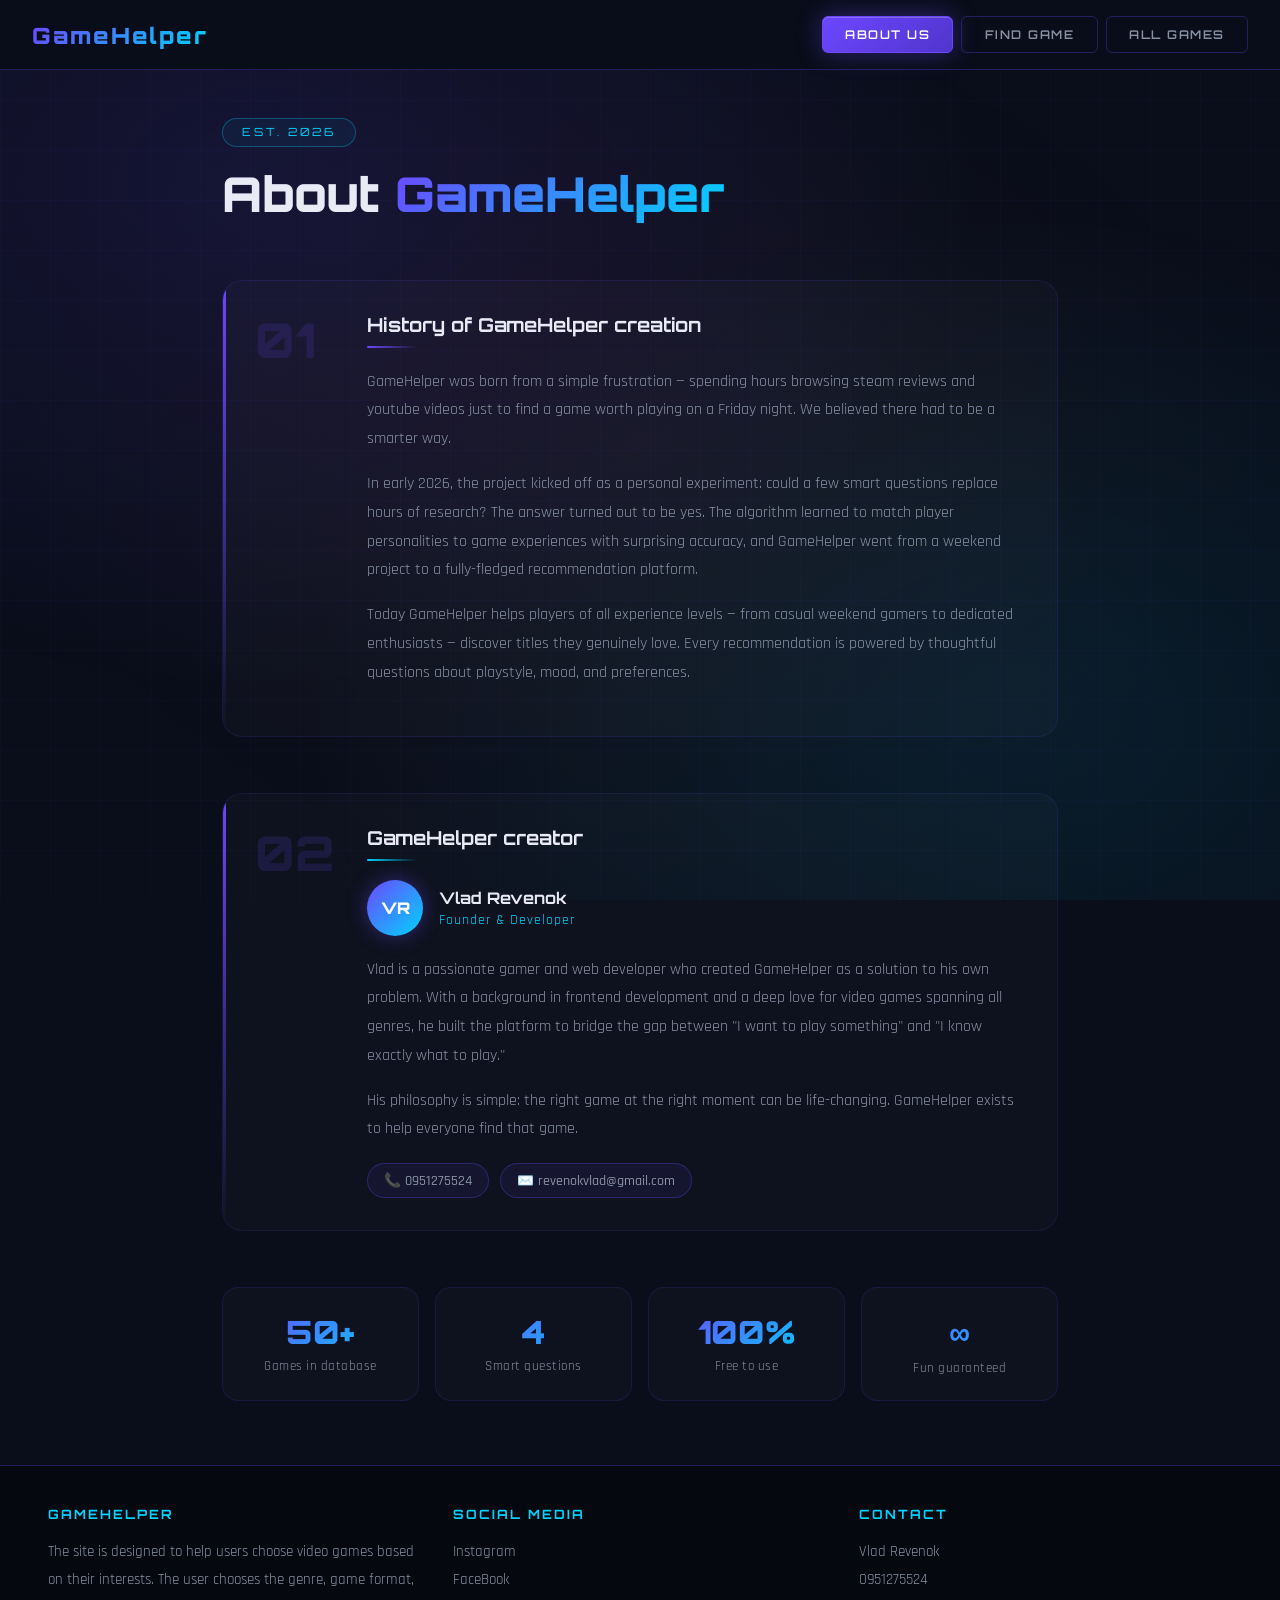
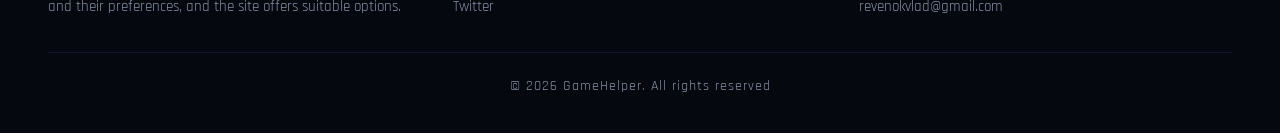
==== about.html @ 773e8131 "Add files via upload" ====
<!DOCTYPE html>
<html lang="uk">
<head>
  <meta charset="UTF-8" />
  <meta name="viewport" content="width=device-width, initial-scale=1.0" />
  <title>GameHelper — About Us</title>
  <link rel="stylesheet" href="style.css" />
  <link rel="stylesheet" href="about.css" />
</head>
<body>

<!-- NAVBAR -->
<nav>
  <a href="index.html" class="logo">GameHelper</a>
  <div class="nav-tabs">
    <a href="about.html" class="nav-tab active"><span>About us</span></a>
    <a href="index.html" class="nav-tab"><span>Find Game</span></a>
    <a href="all-games.html" class="nav-tab"><span>All Games</span></a>
  </div>
</nav>

<div class="page">
  <main class="about-main">

    <!-- Page header -->
    <div class="about-header">
      <div class="about-badge">Est. 2026</div>
      <h1 class="about-title">About <span class="grad-text">GameHelper</span></h1>
    </div>

    <!-- History section -->
    <section class="about-section">
      <div class="section-num">01</div>
      <div class="section-body">
        <h2 class="section-title">History of GameHelper creation</h2>
        <div class="section-line"></div>
        <p class="section-text">
          GameHelper was born from a simple frustration — spending hours browsing steam reviews and youtube videos just to find a game worth playing on a Friday night. We believed there had to be a smarter way.
        </p>
        <p class="section-text">
          In early 2026, the project kicked off as a personal experiment: could a few smart questions replace hours of research? The answer turned out to be yes. The algorithm learned to match player personalities to game experiences with surprising accuracy, and GameHelper went from a weekend project to a fully-fledged recommendation platform.
        </p>
        <p class="section-text">
          Today GameHelper helps players of all experience levels — from casual weekend gamers to dedicated enthusiasts — discover titles they genuinely love. Every recommendation is powered by thoughtful questions about playstyle, mood, and preferences.
        </p>
      </div>
    </section>

    <!-- Creator section -->
    <section class="about-section reverse">
      <div class="section-num">02</div>
      <div class="section-body">
        <h2 class="section-title">GameHelper creator</h2>
        <div class="section-line accent-2"></div>
        <div class="creator-card">
          <div class="creator-avatar">VR</div>
          <div class="creator-info">
            <div class="creator-name">Vlad Revenok</div>
            <div class="creator-role">Founder & Developer</div>
          </div>
        </div>
        <p class="section-text">
          Vlad is a passionate gamer and web developer who created GameHelper as a solution to his own problem. With a background in frontend development and a deep love for video games spanning all genres, he built the platform to bridge the gap between "I want to play something" and "I know exactly what to play."
        </p>
        <p class="section-text">
          His philosophy is simple: the right game at the right moment can be life-changing. GameHelper exists to help everyone find that game.
        </p>
        <div class="creator-contact">
          <a href="tel:0951275524" class="contact-chip">📞 0951275524</a>
          <a href="mailto:revenokvlad@gmail.com" class="contact-chip">✉️ revenokvlad@gmail.com</a>
        </div>
      </div>
    </section>

    <!-- Stats row -->
    <div class="stats-row">
      <div class="stat-card">
        <div class="stat-number">50+</div>
        <div class="stat-label">Games in database</div>
      </div>
      <div class="stat-card">
        <div class="stat-number">4</div>
        <div class="stat-label">Smart questions</div>
      </div>
      <div class="stat-card">
        <div class="stat-number">100%</div>
        <div class="stat-label">Free to use</div>
      </div>
      <div class="stat-card">
        <div class="stat-number">∞</div>
        <div class="stat-label">Fun guaranteed</div>
      </div>
    </div>

  </main>

  <!-- FOOTER -->
  <footer>
    <div class="footer-section">
      <h3>GameHelper</h3>
      <p>The site is designed to help users choose video games based on their interests. The user chooses the genre, game format, and their preferences, and the site offers suitable options.</p>
    </div>
    <div class="footer-section">
      <h3>Social media</h3>
      <a href="#">Instagram</a>
      <a href="#">FaceBook</a>
      <a href="#">Twitter</a>
    </div>
    <div class="footer-section">
      <h3>Contact</h3>
      <p>Vlad Revenok</p>
      <p>0951275524</p>
      <a href="mailto:revenokvlad@gmail.com">revenokvlad@gmail.com</a>
    </div>
    <div class="footer-bottom">© 2026 GameHelper. All rights reserved</div>
  </footer>
</div>

</body>
</html>
---- style.css ----
@import url('https://fonts.googleapis.com/css2?family=Orbitron:wght@400;600;700;900&family=Rajdhani:wght@300;400;500;600;700&display=swap');

:root {
  --bg-main: #0a0e1a;
  --bg-card: #111827;
  --bg-nav: rgba(10, 14, 26, 0.95);
  --accent: #6c47ff;
  --accent-2: #00d4ff;
  --accent-3: #ff6b6b;
  --text-primary: #e8eaf6;
  --text-secondary: #8892a4;
  --border: rgba(108, 71, 255, 0.3);
  --glow: rgba(108, 71, 255, 0.4);
  --glow-2: rgba(0, 212, 255, 0.3);
}

* {
  margin: 0;
  padding: 0;
  box-sizing: border-box;
}

html {
  scroll-behavior: smooth;
}

body {
  font-family: 'Rajdhani', sans-serif;
  background-color: var(--bg-main);
  color: var(--text-primary);
  min-height: 100vh;
  overflow-x: hidden;
  position: relative;
}

/* Animated background */
body::before {
  content: '';
  position: fixed;
  inset: 0;
  background:
    radial-gradient(ellipse at 20% 20%, rgba(108, 71, 255, 0.12) 0%, transparent 50%),
    radial-gradient(ellipse at 80% 80%, rgba(0, 212, 255, 0.08) 0%, transparent 50%),
    radial-gradient(ellipse at 50% 50%, rgba(255, 107, 107, 0.04) 0%, transparent 70%);
  pointer-events: none;
  z-index: 0;
}

/* Grid overlay */
body::after {
  content: '';
  position: fixed;
  inset: 0;
  background-image:
    linear-gradient(rgba(108, 71, 255, 0.04) 1px, transparent 1px),
    linear-gradient(90deg, rgba(108, 71, 255, 0.04) 1px, transparent 1px);
  background-size: 50px 50px;
  pointer-events: none;
  z-index: 0;
}

/* ===================== NAVBAR ===================== */
nav {
  position: fixed;
  top: 0;
  left: 0;
  right: 0;
  z-index: 1000;
  background: var(--bg-nav);
  border-bottom: 1px solid var(--border);
  backdrop-filter: blur(20px);
  -webkit-backdrop-filter: blur(20px);
  padding: 0 2rem;
  display: flex;
  align-items: center;
  height: 70px;
  animation: slideDown 0.6s ease forwards;
}

@keyframes slideDown {
  from { transform: translateY(-100%); opacity: 0; }
  to { transform: translateY(0); opacity: 1; }
}

.logo {
  font-family: 'Orbitron', monospace;
  font-size: 1.4rem;
  font-weight: 900;
  background: linear-gradient(135deg, var(--accent), var(--accent-2));
  -webkit-background-clip: text;
  -webkit-text-fill-color: transparent;
  background-clip: text;
  text-decoration: none;
  margin-right: auto;
  letter-spacing: 2px;
  position: relative;
}

.logo::after {
  content: '';
  position: absolute;
  bottom: -4px;
  left: 0;
  width: 100%;
  height: 2px;
  background: linear-gradient(90deg, var(--accent), var(--accent-2));
  transform: scaleX(0);
  transform-origin: left;
  transition: transform 0.3s ease;
}

.logo:hover::after {
  transform: scaleX(1);
}

.nav-tabs {
  display: flex;
  gap: 0.5rem;
}

.nav-tab {
  font-family: 'Orbitron', monospace;
  font-size: 0.75rem;
  font-weight: 600;
  letter-spacing: 1.5px;
  padding: 0.6rem 1.4rem;
  border: 1px solid var(--border);
  border-radius: 6px;
  background: transparent;
  color: var(--text-secondary);
  text-decoration: none;
  cursor: pointer;
  transition: all 0.3s ease;
  position: relative;
  overflow: hidden;
  text-transform: uppercase;
}

.nav-tab::before {
  content: '';
  position: absolute;
  inset: 0;
  background: linear-gradient(135deg, var(--accent), var(--accent-2));
  opacity: 0;
  transition: opacity 0.3s ease;
}

.nav-tab span {
  position: relative;
  z-index: 1;
}

.nav-tab:hover {
  color: var(--text-primary);
  border-color: var(--accent);
  box-shadow: 0 0 20px var(--glow);
}

.nav-tab:hover::before {
  opacity: 0.15;
}

.nav-tab.active {
  background: linear-gradient(135deg, var(--accent), #5035cc);
  border-color: var(--accent);
  color: #fff;
  box-shadow: 0 0 25px var(--glow), inset 0 1px 0 rgba(255,255,255,0.2);
}

.nav-tab.active::before {
  opacity: 0;
}

/* ===================== PAGE WRAPPER ===================== */
.page {
  position: relative;
  z-index: 1;
  padding-top: 70px;
  min-height: 100vh;
  display: flex;
  flex-direction: column;
}

/* ===================== FOOTER ===================== */
footer {
  background: rgba(6, 8, 16, 0.9);
  border-top: 1px solid var(--border);
  padding: 2.5rem 3rem;
  display: grid;
  grid-template-columns: 1fr 1fr 1fr;
  gap: 2rem;
  margin-top: auto;
  position: relative;
  z-index: 1;
}

.footer-section h3 {
  font-family: 'Orbitron', monospace;
  font-size: 0.8rem;
  letter-spacing: 2px;
  color: var(--accent-2);
  margin-bottom: 1rem;
  text-transform: uppercase;
}

.footer-section p,
.footer-section a {
  font-size: 0.95rem;
  color: var(--text-secondary);
  line-height: 1.8;
  display: block;
  text-decoration: none;
  transition: color 0.2s;
}

.footer-section a:hover {
  color: var(--accent-2);
}

.footer-bottom {
  grid-column: 1 / -1;
  text-align: center;
  padding-top: 1.5rem;
  border-top: 1px solid rgba(108, 71, 255, 0.15);
  font-size: 0.85rem;
  color: var(--text-secondary);
  letter-spacing: 1px;
}

/* ===================== BUTTONS ===================== */
.btn-primary {
  font-family: 'Orbitron', monospace;
  font-size: 1rem;
  font-weight: 700;
  letter-spacing: 3px;
  text-transform: uppercase;
  padding: 1rem 3rem;
  background: linear-gradient(135deg, var(--accent), #5035cc);
  border: none;
  border-radius: 50px;
  color: #fff;
  cursor: pointer;
  position: relative;
  overflow: hidden;
  transition: all 0.3s ease;
  box-shadow: 0 0 30px var(--glow), 0 4px 15px rgba(0,0,0,0.4);
}

.btn-primary::before {
  content: '';
  position: absolute;
  top: -2px; left: -2px; right: -2px; bottom: -2px;
  background: linear-gradient(135deg, var(--accent-2), var(--accent), var(--accent-3));
  border-radius: 50px;
  z-index: -1;
  opacity: 0;
  transition: opacity 0.3s;
}

.btn-primary::after {
  content: '';
  position: absolute;
  inset: 0;
  background: linear-gradient(135deg, rgba(255,255,255,0.2), transparent);
  opacity: 0;
  transition: opacity 0.3s;
  border-radius: 50px;
}

.btn-primary:hover {
  transform: translateY(-3px) scale(1.02);
  box-shadow: 0 0 50px var(--glow), 0 8px 25px rgba(0,0,0,0.5);
}

.btn-primary:hover::before { opacity: 1; }
.btn-primary:hover::after { opacity: 1; }

.btn-primary:active {
  transform: translateY(0) scale(0.98);
}

/* ===================== MODAL ===================== */
.modal-overlay {
  position: fixed;
  inset: 0;
  background: rgba(0, 0, 0, 0.85);
  backdrop-filter: blur(10px);
  z-index: 2000;
  display: flex;
  align-items: center;
  justify-content: center;
  opacity: 0;
  pointer-events: none;
  transition: opacity 0.4s ease;
}

.modal-overlay.open {
  opacity: 1;
  pointer-events: all;
}

.modal {
  background: var(--bg-card);
  border: 1px solid var(--border);
  border-radius: 20px;
  padding: 2.5rem;
  max-width: 560px;
  width: 90%;
  position: relative;
  box-shadow: 0 0 60px var(--glow), 0 30px 60px rgba(0,0,0,0.6);
  transform: translateY(30px) scale(0.95);
  transition: transform 0.4s cubic-bezier(0.34, 1.56, 0.64, 1);
}

.modal-overlay.open .modal {
  transform: translateY(0) scale(1);
}

.modal-close {
  position: absolute;
  top: 1rem;
  right: 1rem;
  background: rgba(255,255,255,0.05);
  border: 1px solid var(--border);
  color: var(--text-secondary);
  width: 36px;
  height: 36px;
  border-radius: 50%;
  cursor: pointer;
  font-size: 1.2rem;
  display: flex;
  align-items: center;
  justify-content: center;
  transition: all 0.2s;
}

.modal-close:hover {
  background: rgba(255, 107, 107, 0.2);
  border-color: var(--accent-3);
  color: var(--accent-3);
}

/* ===================== ANIMATIONS ===================== */
@keyframes fadeInUp {
  from { opacity: 0; transform: translateY(30px); }
  to { opacity: 1; transform: translateY(0); }
}

@keyframes fadeIn {
  from { opacity: 0; }
  to { opacity: 1; }
}

@keyframes float {
  0%, 100% { transform: translateY(0px); }
  50% { transform: translateY(-12px); }
}

@keyframes pulse-glow {
  0%, 100% { box-shadow: 0 0 30px var(--glow), 0 4px 15px rgba(0,0,0,0.4); }
  50% { box-shadow: 0 0 60px var(--glow), 0 0 80px rgba(0, 212, 255, 0.2), 0 4px 15px rgba(0,0,0,0.4); }
}

@keyframes scanline {
  0% { transform: translateY(-100%); }
  100% { transform: translateY(100vh); }
}

/* ===================== MOBILE ===================== */
@media (max-width: 768px) {
  nav {
    padding: 0 1rem;
    height: 60px;
  }

  .logo {
    font-size: 1.1rem;
  }

  .nav-tab {
    font-size: 0.65rem;
    padding: 0.5rem 0.8rem;
    letter-spacing: 0.5px;
  }

  footer {
    grid-template-columns: 1fr;
    padding: 2rem 1.5rem;
    gap: 1.5rem;
  }

  .page {
    padding-top: 60px;
  }
}

@media (max-width: 480px) {
  .nav-tabs {
    gap: 0.3rem;
  }

  .nav-tab {
    font-size: 0.6rem;
    padding: 0.45rem 0.65rem;
    letter-spacing: 0;
  }
}
---- about.css ----
.about-main {
  flex: 1;
  max-width: 900px;
  margin: 0 auto;
  padding: 3rem 2rem 4rem;
  width: 100%;
}

/* Header */
.about-header {
  margin-bottom: 3.5rem;
  animation: fadeInUp 0.7s ease;
}

.about-badge {
  display: inline-block;
  font-family: 'Orbitron', monospace;
  font-size: 0.7rem;
  letter-spacing: 3px;
  color: var(--accent-2);
  border: 1px solid rgba(0, 212, 255, 0.3);
  border-radius: 50px;
  padding: 0.4rem 1.2rem;
  margin-bottom: 1rem;
  background: rgba(0, 212, 255, 0.05);
  text-transform: uppercase;
}

.about-title {
  font-family: 'Orbitron', monospace;
  font-size: clamp(2rem, 5vw, 3rem);
  font-weight: 900;
  color: var(--text-primary);
}

.grad-text {
  background: linear-gradient(135deg, var(--accent), var(--accent-2));
  -webkit-background-clip: text;
  -webkit-text-fill-color: transparent;
  background-clip: text;
}

/* Sections */
.about-section {
  display: grid;
  grid-template-columns: 80px 1fr;
  gap: 2rem;
  margin-bottom: 3.5rem;
  animation: fadeInUp 0.7s ease both;
  padding: 2rem;
  background: rgba(255,255,255,0.02);
  border: 1px solid rgba(108, 71, 255, 0.12);
  border-radius: 20px;
  position: relative;
  overflow: hidden;
}

.about-section::before {
  content: '';
  position: absolute;
  top: 0; left: 0;
  width: 3px; height: 100%;
  background: linear-gradient(180deg, var(--accent), transparent);
}

.about-section:nth-child(3) { animation-delay: 0.1s; }
.about-section:nth-child(4) { animation-delay: 0.2s; }

.section-num {
  font-family: 'Orbitron', monospace;
  font-size: 3rem;
  font-weight: 900;
  color: rgba(108, 71, 255, 0.15);
  line-height: 1;
  padding-top: 0.2rem;
  user-select: none;
}

.section-title {
  font-family: 'Orbitron', monospace;
  font-size: 1.2rem;
  font-weight: 700;
  color: var(--text-primary);
  margin-bottom: 0.6rem;
}

.section-line {
  width: 50px;
  height: 2px;
  background: linear-gradient(90deg, var(--accent), transparent);
  margin-bottom: 1.2rem;
  border-radius: 2px;
}

.section-line.accent-2 {
  background: linear-gradient(90deg, var(--accent-2), transparent);
}

.section-text {
  font-size: 1rem;
  color: var(--text-secondary);
  line-height: 1.8;
  margin-bottom: 1rem;
  font-weight: 400;
}

/* Creator card */
.creator-card {
  display: flex;
  align-items: center;
  gap: 1rem;
  margin-bottom: 1.2rem;
}

.creator-avatar {
  width: 56px;
  height: 56px;
  border-radius: 50%;
  background: linear-gradient(135deg, var(--accent), var(--accent-2));
  display: flex;
  align-items: center;
  justify-content: center;
  font-family: 'Orbitron', monospace;
  font-weight: 900;
  font-size: 1rem;
  color: #fff;
  flex-shrink: 0;
  box-shadow: 0 0 20px var(--glow);
}

.creator-name {
  font-family: 'Orbitron', monospace;
  font-size: 1rem;
  font-weight: 700;
  color: var(--text-primary);
}

.creator-role {
  font-size: 0.85rem;
  color: var(--accent-2);
  margin-top: 0.2rem;
  letter-spacing: 1px;
}

.creator-contact {
  display: flex;
  flex-wrap: wrap;
  gap: 0.7rem;
  margin-top: 1.2rem;
}

.contact-chip {
  font-size: 0.85rem;
  padding: 0.45rem 1rem;
  background: rgba(108, 71, 255, 0.08);
  border: 1px solid var(--border);
  border-radius: 50px;
  color: var(--text-secondary);
  text-decoration: none;
  transition: all 0.25s;
  font-family: 'Rajdhani', sans-serif;
  font-weight: 500;
}

.contact-chip:hover {
  border-color: var(--accent);
  color: var(--text-primary);
  background: rgba(108, 71, 255, 0.15);
  box-shadow: 0 0 12px var(--glow);
}

/* Stats */
.stats-row {
  display: grid;
  grid-template-columns: repeat(4, 1fr);
  gap: 1rem;
  margin-top: 2rem;
  animation: fadeInUp 0.7s 0.35s ease both;
}

.stat-card {
  background: rgba(255,255,255,0.02);
  border: 1px solid rgba(108, 71, 255, 0.15);
  border-radius: 16px;
  padding: 1.5rem 1rem;
  text-align: center;
  transition: all 0.3s;
}

.stat-card:hover {
  border-color: var(--accent);
  background: rgba(108, 71, 255, 0.08);
  transform: translateY(-4px);
  box-shadow: 0 0 20px var(--glow);
}

.stat-number {
  font-family: 'Orbitron', monospace;
  font-size: 2rem;
  font-weight: 900;
  background: linear-gradient(135deg, var(--accent), var(--accent-2));
  -webkit-background-clip: text;
  -webkit-text-fill-color: transparent;
  background-clip: text;
}

.stat-label {
  font-size: 0.8rem;
  color: var(--text-secondary);
  margin-top: 0.4rem;
  letter-spacing: 0.5px;
}

/* Responsive */
@media (max-width: 768px) {
  .about-section {
    grid-template-columns: 1fr;
    gap: 1rem;
  }

  .section-num {
    font-size: 2rem;
  }

  .stats-row {
    grid-template-columns: repeat(2, 1fr);
  }
}

@media (max-width: 480px) {
  .about-main {
    padding: 2rem 1.2rem 3rem;
  }
}
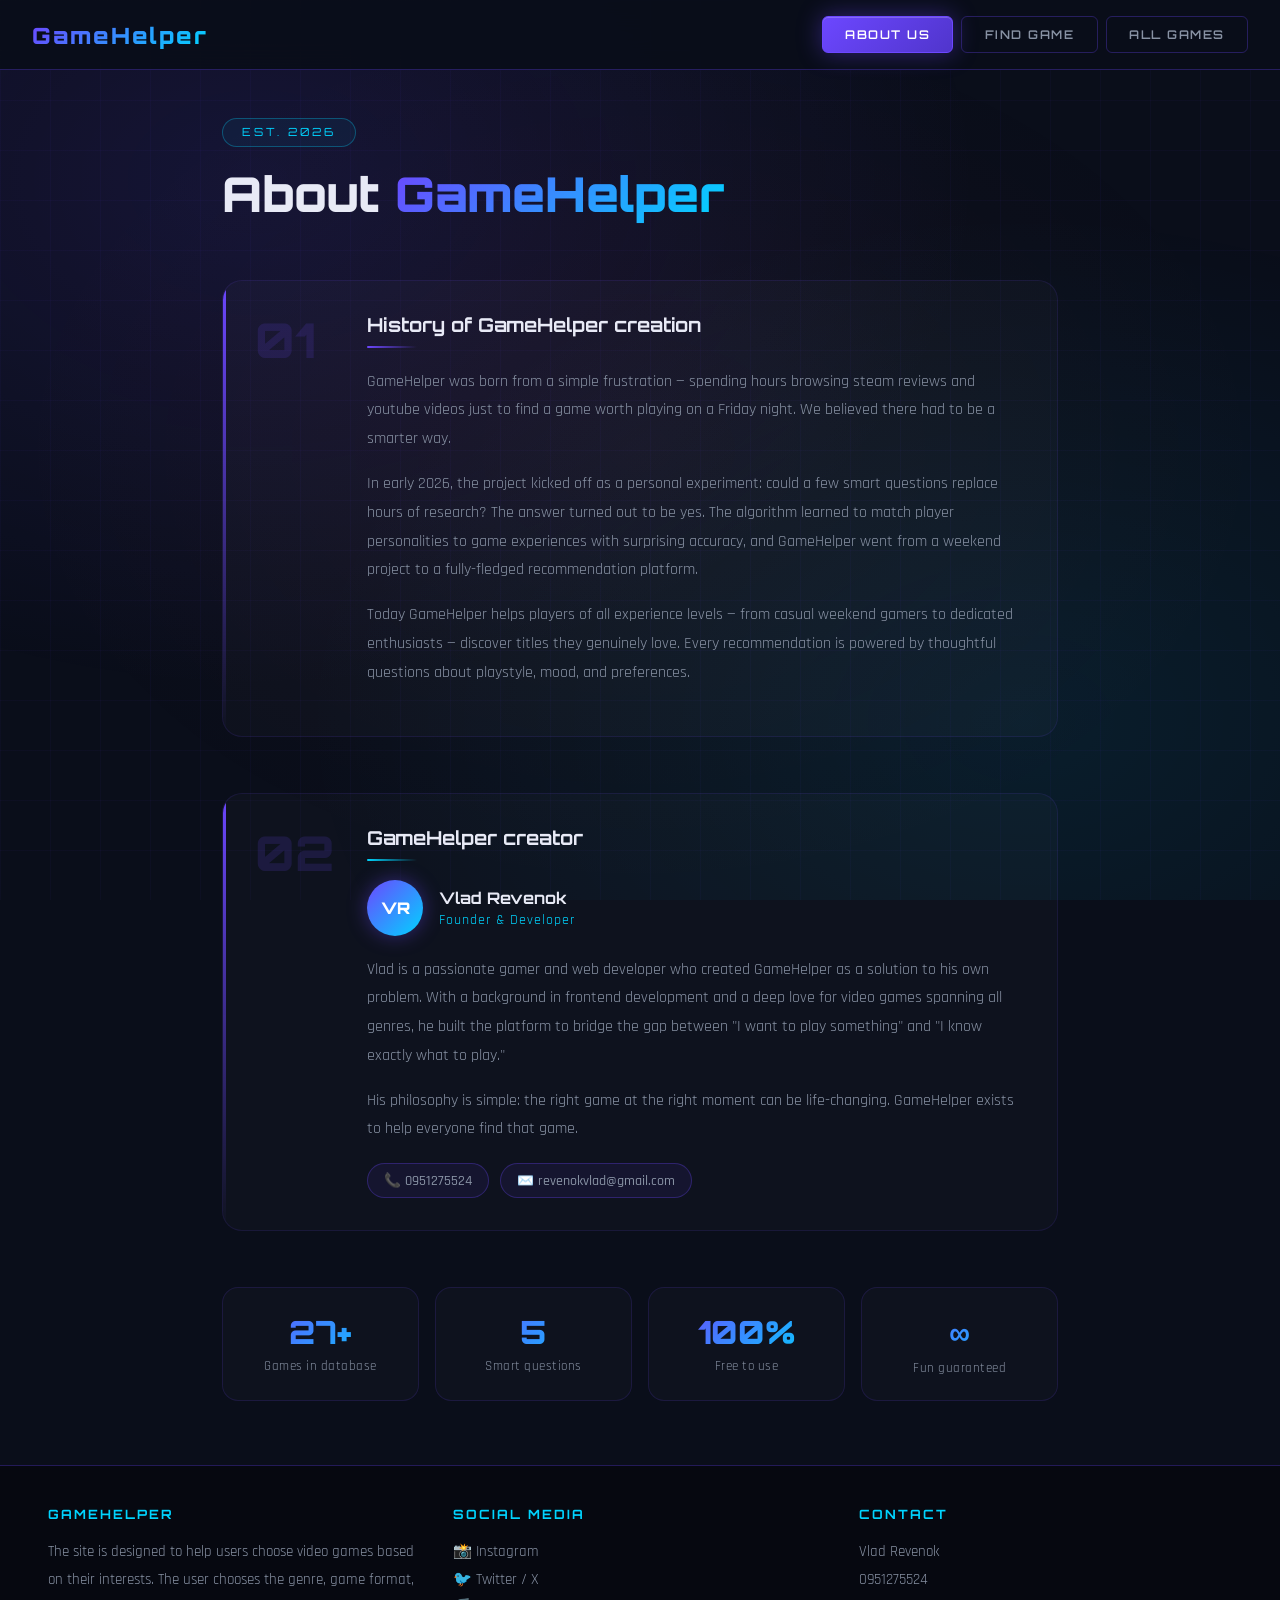
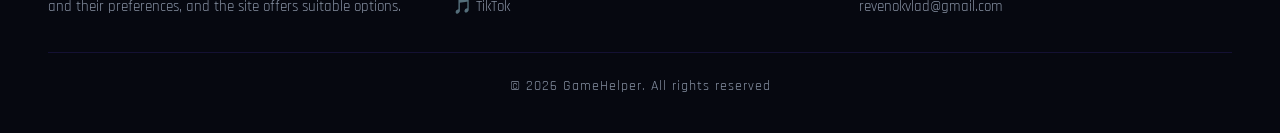
==== commit 390bbca6: "Add files via upload" ====
--- a/about.html
+++ b/about.html
@@ -9,7 +9,6 @@
 </head>
 <body>
 
-<!-- NAVBAR -->
 <nav>
   <a href="index.html" class="logo">GameHelper</a>
   <div class="nav-tabs">
@@ -22,13 +21,11 @@
 <div class="page">
   <main class="about-main">
 
-    <!-- Page header -->
     <div class="about-header">
       <div class="about-badge">Est. 2026</div>
       <h1 class="about-title">About <span class="grad-text">GameHelper</span></h1>
     </div>
 
-    <!-- History section -->
     <section class="about-section">
       <div class="section-num">01</div>
       <div class="section-body">
@@ -46,8 +43,7 @@
       </div>
     </section>
 
-    <!-- Creator section -->
-    <section class="about-section reverse">
+    <section class="about-section">
       <div class="section-num">02</div>
       <div class="section-body">
         <h2 class="section-title">GameHelper creator</h2>
@@ -72,14 +68,13 @@
       </div>
     </section>
 
-    <!-- Stats row -->
     <div class="stats-row">
       <div class="stat-card">
-        <div class="stat-number">50+</div>
+        <div class="stat-number">27+</div>
         <div class="stat-label">Games in database</div>
       </div>
       <div class="stat-card">
-        <div class="stat-number">4</div>
+        <div class="stat-number">5</div>
         <div class="stat-label">Smart questions</div>
       </div>
       <div class="stat-card">
@@ -94,7 +89,6 @@
 
   </main>
 
-  <!-- FOOTER -->
   <footer>
     <div class="footer-section">
       <h3>GameHelper</h3>
@@ -102,9 +96,9 @@
     </div>
     <div class="footer-section">
       <h3>Social media</h3>
-      <a href="#">Instagram</a>
-      <a href="#">FaceBook</a>
-      <a href="#">Twitter</a>
+      <a href="https://instagram.com/vlad_revenok" target="_blank">📸 Instagram</a>
+      <a href="https://twitter.com/@revenok_vlad" target="_blank">🐦 Twitter / X</a>
+      <a href="https://tiktok.com/@vlad.revenok" target="_blank">🎵 TikTok</a>
     </div>
     <div class="footer-section">
       <h3>Contact</h3>
